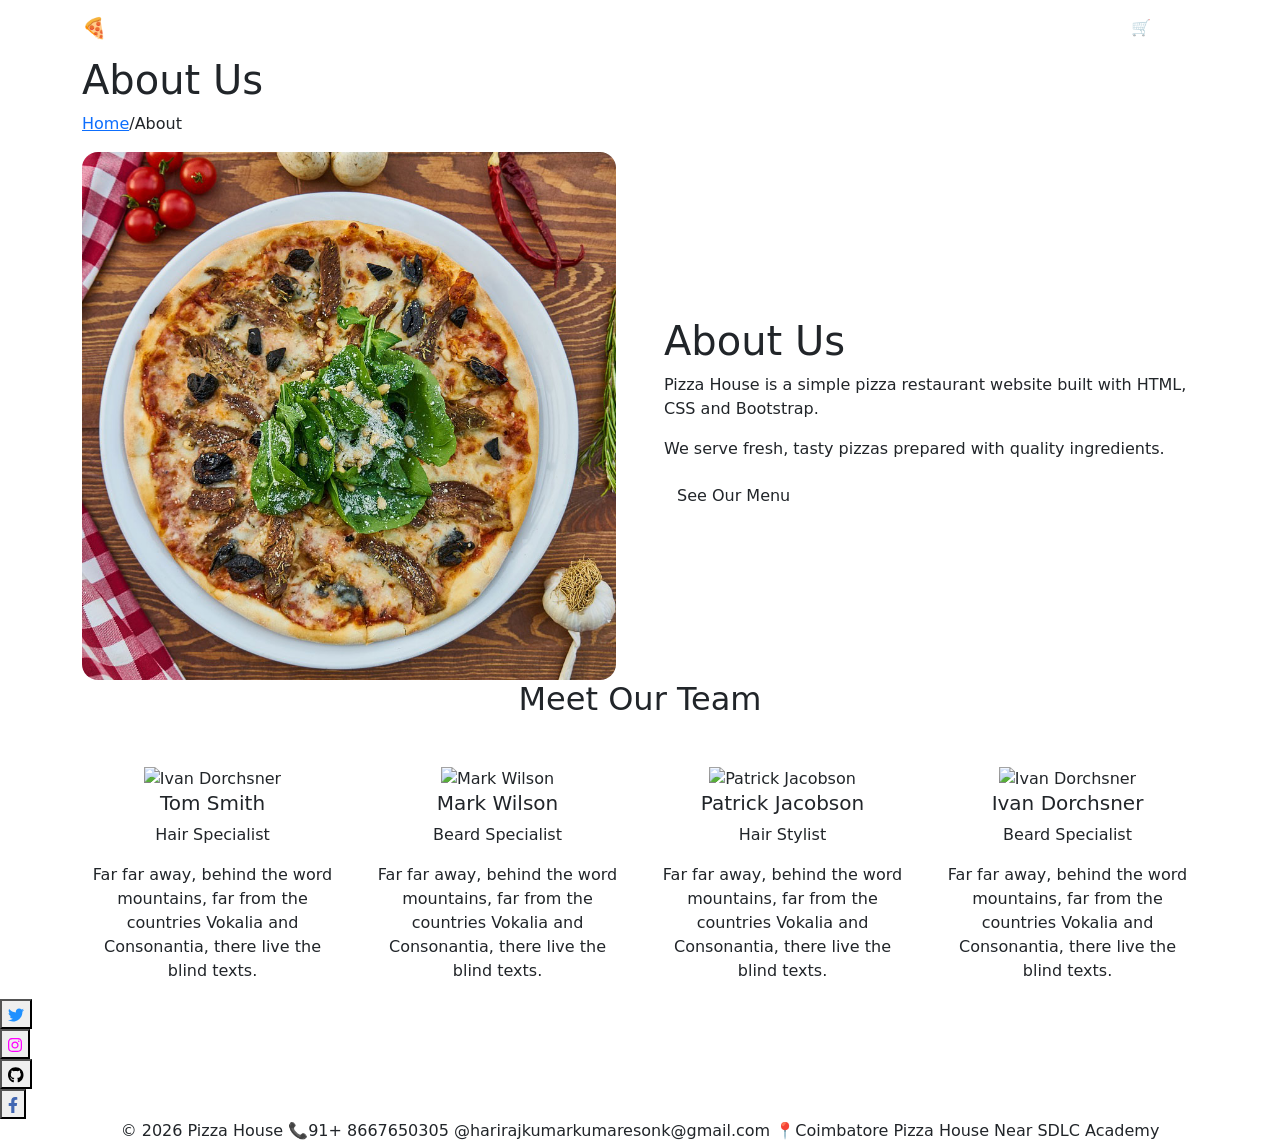
==== about.html @ 898e617a "Add files via upload" ====
<!DOCTYPE html>
<html lang="en">
<head>
<meta charset="UTF-8">
<meta name="viewport" content="width=device-width, initial-scale=1">
<title>About Pizza House</title>
<link href="https://cdn.jsdelivr.net/npm/bootstrap@5.3.3/dist/css/bootstrap.min.css" rel="stylesheet">
<link rel="stylesheet" href="style.css">
</head>
<body>
<nav class="navbar navbar-expand-lg navbar-dark">
<div class="container">
<a class="navbar-brand" href="index.html">🍕 Pizza House</a>
<button class="navbar-toggler" data-bs-toggle="collapse" data-bs-target="#nav"><span class="navbar-toggler-icon"></span></button>
<div class="collapse navbar-collapse" id="nav">
<ul class="navbar-nav ms-auto align-items-lg-center">
<li class="nav-item"><a class="nav-link" href="index.html">Home</a></li>
<li class="nav-item"><a class="nav-link" href="menu.html">Menu</a></li>
<li class="nav-item"><a class="nav-link active" href="about.html">About</a></li>
<li class="nav-item"><a class="nav-link" href="contact.html">Contact</a></li>
<li class="nav-item"><a class="nav-link cart-link" href="#"><span class="cart-icon">🛒</span> Cart</a></li>
</ul>
</div>
</div>
</nav>
<header class="page-header">
<div class="container">
<h1>About Us</h1>
<p class="breadcrumb-trail">
<a href="index.html">Home</a><span class="sep">/</span><span class="current">About</span>
</p>
</div>
</header>
<section class="section">
<div class="container">
<div class="row align-items-center g-5">
<div class="col-md-6">
<img src="pizza-5.jpg" class="img-fluid rounded-4 pizza-zoom" alt="Pizza">
</div>
<div class="col-md-6">
<h1 class="section-title">About Us</h1>
<p>Pizza House is a simple pizza restaurant website built with HTML, CSS and Bootstrap.</p><p>We serve fresh, tasty pizzas prepared with quality ingredients.</p>
<a href="menu.html" class="btn btn-pizza">See Our Menu</a>
</div>
</div>
</div>
</section>
<section class="section team-section">
<div class="container">
<h2 class="section-title text-center mb-5">Meet Our Team</h2>
<div class="row g-4">
<div class="col-md-6 col-lg-3">
<div class="team-card text-center">
<img src="C:\Users\ELCOT\Desktop\raj\Multipage\pizza-house\person_1.png" class="team-photo" alt="Ivan Dorchsner" class="team-photo" alt="Tom Smith">
<h5 class="team-name">Tom Smith</h5>
<p class="team-role">Hair Specialist</p>
<p class="team-desc">Far far away, behind the word mountains, far from the countries Vokalia and Consonantia, there live the blind texts.</p>
</div>
</div>
<div class="col-md-6 col-lg-3">
<div class="team-card text-center">
<img src="C:\Users\ELCOT\Desktop\raj\Multipage\pizza-house\person_2.png" class="team-photo" alt="Mark Wilson">
<h5 class="team-name">Mark Wilson</h5>
<p class="team-role">Beard Specialist</p>
<p class="team-desc">Far far away, behind the word mountains, far from the countries Vokalia and Consonantia, there live the blind texts.</p>
</div>
</div>
<div class="col-md-6 col-lg-3">
<div class="team-card text-center">
<img src="C:\Users\ELCOT\Desktop\raj\Multipage\pizza-house\person_3.png"class="team-photo" alt="Patrick Jacobson">
<h5 class="team-name">Patrick Jacobson</h5>
<p class="team-role">Hair Stylist</p>
<p class="team-desc">Far far away, behind the word mountains, far from the countries Vokalia and Consonantia, there live the blind texts.</p>
</div>
</div>
<div class="col-md-6 col-lg-3">
<div class="team-card text-center">
<img src="C:\Users\ELCOT\Desktop\raj\Multipage\pizza-house\person_4.png" class="team-photo" alt="Ivan Dorchsner">
<h5 class="team-name">Ivan Dorchsner</h5>
<p class="team-role">Beard Specialist</p>
<p class="team-desc">Far far away, behind the word mountains, far from the countries Vokalia and Consonantia, there live the blind texts.</p>
</div>
</div>
</div>
</div>
</section>
<div class="parent">
  <div class="child child-1">
    <button class="button btn-1">
      <svg
        xmlns="http://www.w3.org/2000/svg"
        height="1em"
        viewBox="0 0 512 512"
        fill="#1e90ff"
      >
        <path
          d="M459.37 151.716c.325 4.548.325 9.097.325 13.645 0 138.72-105.583 298.558-298.558 298.558-59.452 0-114.68-17.219-161.137-47.106 8.447.974 16.568 1.299 25.34 1.299 49.055 0 94.213-16.568 130.274-44.832-46.132-.975-84.792-31.188-98.112-72.772 6.498.974 12.995 1.624 19.818 1.624 9.421 0 18.843-1.3 27.614-3.573-48.081-9.747-84.143-51.98-84.143-102.985v-1.299c13.969 7.797 30.214 12.67 47.431 13.319-28.264-18.843-46.781-51.005-46.781-87.391 0-19.492 5.197-37.36 14.294-52.954 51.655 63.675 129.3 105.258 216.365 109.807-1.624-7.797-2.599-15.918-2.599-24.04 0-57.828 46.782-104.934 104.934-104.934 30.213 0 57.502 12.67 76.67 33.137 23.715-4.548 46.456-13.32 66.599-25.34-7.798 24.366-24.366 44.833-46.132 57.827 21.117-2.273 41.584-8.122 60.426-16.243-14.292 20.791-32.161 39.308-52.628 54.253z"
        ></path>
      </svg>
    </button>
  </div>
  <div class="child child-2">
    <button class="button btn-2">
      <svg
        xmlns="http://www.w3.org/2000/svg"
        height="1em"
        viewBox="0 0 448 512"
        fill="#ff00ff"
      >
        <path
          d="M224.1 141c-63.6 0-114.9 51.3-114.9 114.9s51.3 114.9 114.9 114.9S339 319.5 339 255.9 287.7 141 224.1 141zm0 189.6c-41.1 0-74.7-33.5-74.7-74.7s33.5-74.7 74.7-74.7 74.7 33.5 74.7 74.7-33.6 74.7-74.7 74.7zm146.4-194.3c0 14.9-12 26.8-26.8 26.8-14.9 0-26.8-12-26.8-26.8s12-26.8 26.8-26.8 26.8 12 26.8 26.8zm76.1 27.2c-1.7-35.9-9.9-67.7-36.2-93.9-26.2-26.2-58-34.4-93.9-36.2-37-2.1-147.9-2.1-184.9 0-35.8 1.7-67.6 9.9-93.9 36.1s-34.4 58-36.2 93.9c-2.1 37-2.1 147.9 0 184.9 1.7 35.9 9.9 67.7 36.2 93.9s58 34.4 93.9 36.2c37 2.1 147.9 2.1 184.9 0 35.9-1.7 67.7-9.9 93.9-36.2 26.2-26.2 34.4-58 36.2-93.9 2.1-37 2.1-147.8 0-184.8zM398.8 388c-7.8 19.6-22.9 34.7-42.6 42.6-29.5 11.7-99.5 9-132.1 9s-102.7 2.6-132.1-9c-19.6-7.8-34.7-22.9-42.6-42.6-11.7-29.5-9-99.5-9-132.1s-2.6-102.7 9-132.1c7.8-19.6 22.9-34.7 42.6-42.6 29.5-11.7 99.5-9 132.1-9s102.7-2.6 132.1 9c19.6 7.8 34.7 22.9 42.6 42.6 11.7 29.5 9 99.5 9 132.1s2.7 102.7-9 132.1z"
        ></path>
      </svg>
    </button>
  </div>
  <div class="child child-3">
    <button class="button btn-3">
      <svg
        xmlns="http://www.w3.org/2000/svg"
        height="1em"
        viewBox="0 0 496 512"
      >
        <path
          d="M165.9 397.4c0 2-2.3 3.6-5.2 3.6-3.3.3-5.6-1.3-5.6-3.6 0-2 2.3-3.6 5.2-3.6 3-.3 5.6 1.3 5.6 3.6zm-31.1-4.5c-.7 2 1.3 4.3 4.3 4.9 2.6 1 5.6 0 6.2-2s-1.3-4.3-4.3-5.2c-2.6-.7-5.5.3-6.2 2.3zm44.2-1.7c-2.9.7-4.9 2.6-4.6 4.9.3 2 2.9 3.3 5.9 2.6 2.9-.7 4.9-2.6 4.6-4.6-.3-1.9-3-3.2-5.9-2.9zM244.8 8C106.1 8 0 113.3 0 252c0 110.9 69.8 205.8 169.5 239.2 12.8 2.3 17.3-5.6 17.3-12.1 0-6.2-.3-40.4-.3-61.4 0 0-70 15-84.7-29.8 0 0-11.4-29.1-27.8-36.6 0 0-22.9-15.7 1.6-15.4 0 0 24.9 2 38.6 25.8 21.9 38.6 58.6 27.5 72.9 20.9 2.3-16 8.8-27.1 16-33.7-55.9-6.2-112.3-14.3-112.3-110.5 0-27.5 7.6-41.3 23.6-58.9-2.6-6.5-11.1-33.3 2.6-67.9 20.9-6.5 69 27 69 27 20-5.6 41.5-8.5 62.8-8.5s42.8 2.9 62.8 8.5c0 0 48.1-33.6 69-27 13.7 34.7 5.2 61.4 2.6 67.9 16 17.7 25.8 31.5 25.8 58.9 0 96.5-58.9 104.2-114.8 110.5 9.2 7.9 17 22.9 17 46.4 0 33.7-.3 75.4-.3 83.6 0 6.5 4.6 14.4 17.3 12.1C428.2 457.8 496 362.9 496 252 496 113.3 383.5 8 244.8 8zM97.2 352.9c-1.3 1-1 3.3.7 5.2 1.6 1.6 3.9 2.3 5.2 1 1.3-1 1-3.3-.7-5.2-1.6-1.6-3.9-2.3-5.2-1zm-10.8-8.1c-.7 1.3.3 2.9 2.3 3.9 1.6 1 3.6.7 4.3-.7.7-1.3-.3-2.9-2.3-3.9-2-.6-3.6-.3-4.3.7zm32.4 35.6c-1.6 1.3-1 4.3 1.3 6.2 2.3 2.3 5.2 2.6 6.5 1 1.3-1.3.7-4.3-1.3-6.2-2.2-2.3-5.2-2.6-6.5-1zm-11.4-14.7c-1.6 1-1.6 3.6 0 5.9 1.6 2.3 4.3 3.3 5.6 2.3 1.6-1.3 1.6-3.9 0-6.2-1.4-2.3-4-3.3-5.6-2z"
        ></path>
      </svg>
    </button>
  </div>
  <div class="child child-4">
    <button class="button btn-4">
      <svg
        xmlns="http://www.w3.org/2000/svg"
        height="1em"
        viewBox="0 0 320 512"
        fill="#4267B2"
      >
        <path
          d="M279.14 288l14.22-92.66h-88.91v-60.13c0-25.35 12.42-50.06 52.24-50.06h40.42V6.26S260.43 0 225.36 0c-73.22 0-121.08 44.38-121.08 124.72v70.62H22.89V288h81.39v224h100.17V288z"
        ></path>
      </svg>
    </button>
  </div>
</div>
<footer>
<div class="container text-center">
© 2026 Pizza House 📞91+ 8667650305 @harirajkumarkumaresonk@gmail.com 📍Coimbatore Pizza House Near SDLC Academy
</div>
</footer>
<script src="https://cdn.jsdelivr.net/npm/bootstrap@5.3.3/dist/js/bootstrap.bundle.min.js"></script>
</body>
</html>
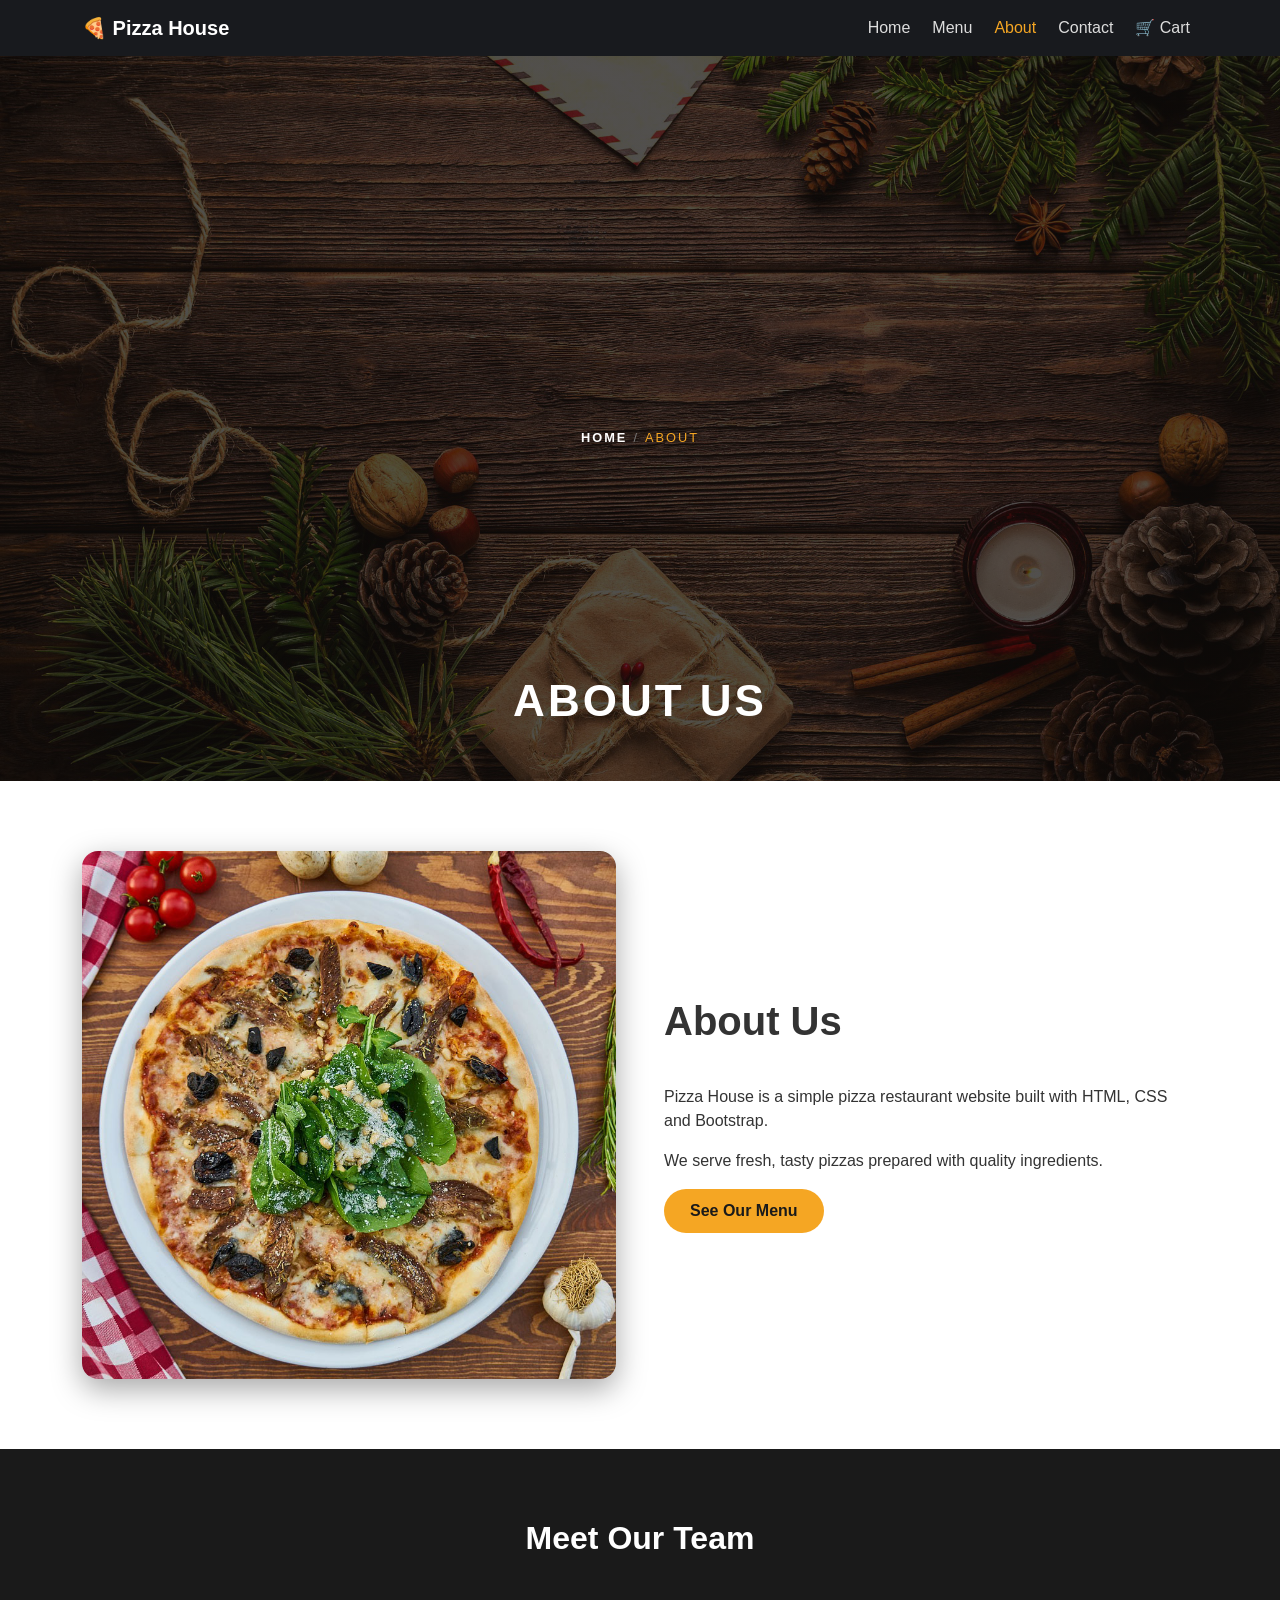
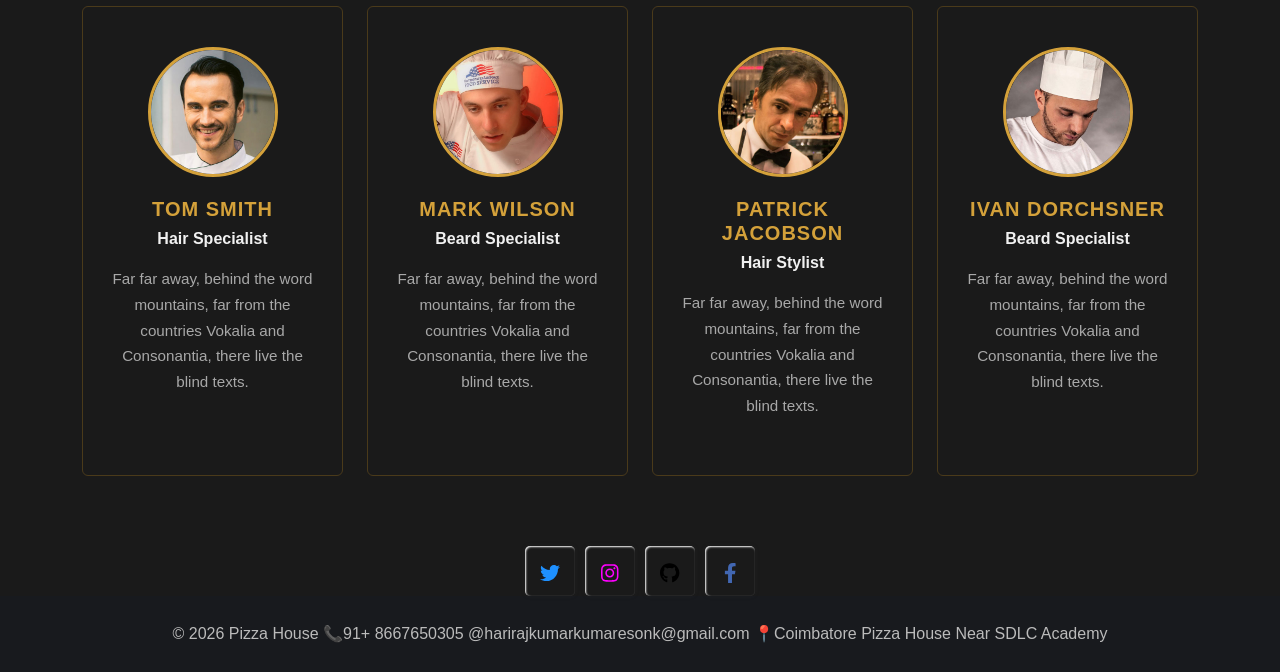
==== commit da2696c4: "Update about.html" ====
--- a/about.html
+++ b/about.html
@@ -51,7 +51,7 @@
 <div class="row g-4">
 <div class="col-md-6 col-lg-3">
 <div class="team-card text-center">
-<img src="C:\Users\ELCOT\Desktop\raj\Multipage\pizza-house\person_1.png" class="team-photo" alt="Ivan Dorchsner" class="team-photo" alt="Tom Smith">
+<img src="person_1.png" class="team-photo" alt="Ivan Dorchsner" class="team-photo" alt="Tom Smith">
 <h5 class="team-name">Tom Smith</h5>
 <p class="team-role">Hair Specialist</p>
 <p class="team-desc">Far far away, behind the word mountains, far from the countries Vokalia and Consonantia, there live the blind texts.</p>
@@ -59,7 +59,7 @@
 </div>
 <div class="col-md-6 col-lg-3">
 <div class="team-card text-center">
-<img src="C:\Users\ELCOT\Desktop\raj\Multipage\pizza-house\person_2.png" class="team-photo" alt="Mark Wilson">
+<img src="person_2.png" class="team-photo" alt="Mark Wilson">
 <h5 class="team-name">Mark Wilson</h5>
 <p class="team-role">Beard Specialist</p>
 <p class="team-desc">Far far away, behind the word mountains, far from the countries Vokalia and Consonantia, there live the blind texts.</p>
@@ -67,7 +67,7 @@
 </div>
 <div class="col-md-6 col-lg-3">
 <div class="team-card text-center">
-<img src="C:\Users\ELCOT\Desktop\raj\Multipage\pizza-house\person_3.png"class="team-photo" alt="Patrick Jacobson">
+<img src="person_3.png"class="team-photo" alt="Patrick Jacobson">
 <h5 class="team-name">Patrick Jacobson</h5>
 <p class="team-role">Hair Stylist</p>
 <p class="team-desc">Far far away, behind the word mountains, far from the countries Vokalia and Consonantia, there live the blind texts.</p>
@@ -75,7 +75,7 @@
 </div>
 <div class="col-md-6 col-lg-3">
 <div class="team-card text-center">
-<img src="C:\Users\ELCOT\Desktop\raj\Multipage\pizza-house\person_4.png" class="team-photo" alt="Ivan Dorchsner">
+<img src="person_4.png" class="team-photo" alt="Ivan Dorchsner">
 <h5 class="team-name">Ivan Dorchsner</h5>
 <p class="team-role">Beard Specialist</p>
 <p class="team-desc">Far far away, behind the word mountains, far from the countries Vokalia and Consonantia, there live the blind texts.</p>
@@ -148,4 +148,4 @@
 </footer>
 <script src="https://cdn.jsdelivr.net/npm/bootstrap@5.3.3/dist/js/bootstrap.bundle.min.js"></script>
 </body>
-</html>+</html>
--- a/style.css
+++ b/style.css
@@ -0,0 +1,432 @@
+:root {
+  --pizza-orange: #f5a623;
+  --pizza-dark: #181a1e;
+  --pizza-dark-2: #1f2126;
+}
+body{
+  font-family: "Segoe UI", Arial, sans-serif;
+  color: #333;
+}
+.navbar-dark{
+  background: var(--pizza-dark);
+  position: fixed;
+  z-index: 10000;
+  width: 100%;
+}
+.navbar-dark .navbar-brand{
+  color: #fff;
+  font-weight: 700;
+}
+.navbar-dark .nav-link{
+  color: #ddd;
+  font-weight: 500;
+  margin-left: 6px;
+}
+.navbar-dark .nav-link:hover,
+.navbar-dark .nav-link.active{
+  color: var(--pizza-orange);
+}
+.btn-pizza{
+  background: var(--pizza-orange);
+  border: none;
+  color: #1a1a1a;
+  font-weight: 600;
+  padding: 10px 26px;
+  border-radius: 30px;
+  transition: 0.2s ease;
+}
+.btn-pizza:hover{
+  background: #e0921a;
+  color: #1a1a1a;
+}
+.hero{
+  background-image: linear-gradient(rgba(15, 12, 10, 0.72), rgba(15, 12, 10, 0.72)),
+    url("hero-bg.jpg");
+  background-size: cover;
+  background-position: center;
+  color: #fff;
+  padding: 110px 0;
+}
+.hero h1{
+  font-weight: 700;
+  font-size: 2.6rem;
+}
+.pizza-rotate {
+  max-width: 100%;
+  border-radius: 50%;
+  box-shadow: 0 10px 30px rgba(0, 0, 0, 0.35);
+  animation: pizzaSpin 20s linear infinite;
+}
+.pizza-rotate:hover {
+  animation-play-state: paused;
+}
+@keyframes pizzaSpin {
+  from {
+    transform: rotate(0deg);
+  }
+  to {
+    transform: rotate(360deg);
+  }
+}
+
+.pizza-zoom {
+  max-width: 100%;
+  box-shadow: 0 10px 30px rgba(0, 0, 0, 0.35);
+  animation: pizzaZoom 3.5s ease-in-out infinite;
+}
+.pizza-zoom:hover {
+  animation-play-state: paused;
+}
+@keyframes pizzaZoom {
+  0%,
+  100% {
+    transform: scale(1);
+  }
+  50% {
+    transform: scale(1.08);
+  }
+}
+
+.section {
+  padding: 70px 0;
+}
+.section-title {
+  font-weight: 700;
+  margin-bottom: 40px;
+}
+
+.pizza-card {
+  background: #fff;
+  border-radius: 16px;
+  overflow: hidden;
+  box-shadow: 0 6px 20px rgba(0, 0, 0, 0.08);
+  transition: transform 0.25s ease, box-shadow 0.25s ease;
+  height: 100%;
+}
+.pizza-card:hover {
+  transform: translateY(-6px);
+  box-shadow: 0 14px 30px rgba(0, 0, 0, 0.14);
+}
+.pizza-card img {
+  width: 100%;
+  height: 200px;
+  object-fit: cover;
+  animation: pizzaFloat 3.6s ease-in-out infinite;
+}
+.pizza-card:hover img {
+  animation-play-state: paused;
+}
+
+.row > div:nth-child(2n) .pizza-card img {
+  animation-delay: 0.4s;
+}
+.row > div:nth-child(3n) .pizza-card img {
+  animation-delay: 0.8s;
+}
+.row > div:nth-child(4n) .pizza-card img {
+  animation-delay: 1.2s;
+}
+@keyframes pizzaFloat {
+  0%,
+  100% {
+    transform: translateY(0) rotate(0deg);
+  }
+  50% {
+    transform: translateY(-8px) rotate(2deg);
+  }
+}
+
+@media (prefers-reduced-motion: reduce) {
+  .pizza-rotate,
+  .pizza-zoom,
+  .pizza-card img,
+  .cart-icon {
+    animation: none;
+  }
+}
+.pizza-card .content {
+  padding: 18px 20px 22px;
+  text-align: center;
+}
+.pizza-card h4 {
+  font-weight: 700;
+  margin-bottom: 6px;
+}
+.pizza-card .price {
+  display: block;
+  color: var(--pizza-orange);
+  font-weight: 700;
+  font-size: 1.15rem;
+  margin: 8px 0 14px;
+}
+
+.add-cart-btn {
+  display: inline-block;
+  width: 100%;
+  background: transparent;
+  border: 2px solid var(--pizza-orange);
+  color: var(--pizza-orange);
+  font-weight: 600;
+  font-size: 0.9rem;
+  padding: 8px 0;
+  border-radius: 30px;
+  cursor: pointer;
+  transition: 0.2s ease;
+}
+.add-cart-btn:hover {
+  background: var(--pizza-orange);
+  color: #1a1a1a;
+}
+.add-cart-btn.added {
+  background: var(--pizza-orange);
+  color: #1a1a1a;
+}
+
+.cart-link {
+  color: #ddd !important;
+}
+.cart-icon {
+  display: inline-block;
+  animation: cartBreathe 2.2s ease-in-out infinite;
+  transform-origin: center;
+}
+.cart-link:hover .cart-icon {
+  animation-play-state: paused;
+}
+@keyframes cartBreathe {
+  0%,
+  100% {
+    transform: scale(1);
+    opacity: 0.85;
+  }
+  50% {
+    transform: scale(1.3);
+    opacity: 1;
+  }
+}
+
+.page-header {
+  position: relative;
+  padding: 75vh 0 90px;
+  text-align: center;
+  color: #fff;
+  background-image: linear-gradient(rgba(15, 12, 10, 0.72), rgba(15, 12, 10, 0.72)),
+    url("page-header-bg.png");
+  background-size: cover;
+  background-position: center;
+  background-color: var(--pizza-dark-2);
+}
+.page-header h1 {
+  font-size: 2.75rem;
+  font-weight: 700;
+  letter-spacing: 3px;
+  text-transform: uppercase;
+  margin-bottom: -300px;
+}
+.page-header .breadcrumb-trail {
+  font-size: 0.8rem;
+  letter-spacing: 2px;
+  text-transform: uppercase;
+  color: #cfcfcf;
+}
+.page-header .breadcrumb-trail a {
+  color: #fff;
+  font-weight: 700;
+  text-decoration: none;
+}
+.page-header .breadcrumb-trail a:hover {
+  color: var(--pizza-orange);
+}
+.page-header .breadcrumb-trail .current {
+  color: var(--pizza-orange);
+}
+.page-header .breadcrumb-trail .sep {
+  margin: 0 6px;
+  color: #777;
+}
+
+footer {
+  background: var(--pizza-dark);
+  color: #bbb;
+  padding: 26px 0;
+}
+
+.form {
+  display: flex;
+  flex-direction: column;
+  gap: 10px;
+  background: linear-gradient(45deg, red, yellow);
+  padding: 30px;
+  width: 100%;
+  max-width: 450px;
+  margin: 0 auto;
+  border-radius: 20px;
+  transition: background 0.3s ease;
+}
+.form:hover {
+  background: linear-gradient(45deg, yellow, red);
+}
+.form .flex-column > label {
+  color: #151717;
+  font-weight: 600;
+}
+.form .inputForm {
+  border: 1.5px solid #ecedec;
+  border-radius: 10em;
+  height: 50px;
+  display: flex;
+  align-items: center;
+  padding-left: 10px;
+  transition: 0.2s ease-in-out;
+  background-color: white;
+}
+.form .inputForm.textarea-wrap {
+  height: auto;
+  align-items: flex-start;
+  padding-top: 12px;
+  border-radius: 1.4em;
+}
+.form .input {
+  margin: 0 10px;
+  border-radius: 10rem;
+  border: none;
+  width: 100%;
+  height: 100%;
+  background: transparent;
+  font-family: inherit;
+}
+.form textarea.input {
+  border-radius: 0.8rem;
+  resize: none;
+}
+.form .input:focus {
+  outline: none;
+}
+.form .inputForm:focus-within {
+  border: 1.5px solid #2d79f3;
+}
+.form .button-submit {
+  position: relative;
+  display: inline-block;
+  padding: 15px 30px;
+  text-align: center;
+  letter-spacing: 1px;
+  text-decoration: none;
+  background: transparent;
+  transition: ease-out 0.5s;
+  border: 2px solid;
+  border-radius: 10em;
+  box-shadow: inset 0 0 0 0 red;
+  margin: 20px 0 10px 0;
+  color: white;
+  font-size: 15px;
+  font-weight: 500;
+  height: 50px;
+  width: 100%;
+  cursor: pointer;
+}
+.form .button-submit:hover {
+  color: white;
+  box-shadow: inset 0 -100px 0 0 darkorange;
+}
+.form .button-submit:active {
+  transform: scale(0.9);
+}
+.team-section{
+  background:#1a1a1a
+}
+.team-card{
+  background:transparent;border:1px solid #4a3a1a;
+  border-radius:6px;
+  padding:40px 25px;
+  height:100%;
+  transition:transform 0.3s ease,border-color 0.3s ease
+}
+.team-card:hover{
+  transform:translateY(-6px);
+  border-color:#d4a13a
+}
+.team-photo{
+  width:130px;
+  height:130px;
+  object-fit:cover;
+  border-radius:50%;
+  border:3px solid #d4a13a;
+  margin-bottom:20px
+}
+.team-name{
+  color:#d4a13a;
+  font-weight:700;
+  letter-spacing:1px;
+  text-transform:uppercase;
+  margin-bottom:6px
+}
+.team-role{
+  color:#f1f1f1;
+  font-weight:600;
+  margin-bottom:15px
+}
+.team-desc{
+  color:#a8a8a8;
+  font-size:0.95rem;
+  line-height:1.7
+}
+.container h2{
+  color: white;
+}
+.parent {
+  width: 100%;
+  height: 100%;
+  display: flex;
+  justify-content: center;
+  align-items: center;
+  background-color: #1a1a1a;
+
+}
+.child{
+  width: 50px;
+  height: 50px;
+  display: flex;
+  justify-content: center;
+  align-items: center;
+  transform-style: preserve-3d;
+  transition: all 0.3s cubic-bezier(0.68, 0.85, 0.265, 1.85);
+  border-radius: 5px;
+  margin: 0 5px;
+  box-shadow:
+    inset 1px 1px 2px #fff,
+    0 0 5px #4442;
+}
+.child:hover{
+  background-color: white;
+  background-position:
+    -100px 100px,
+    -100px 100px;
+  transform: perspective(180px) rotateX(60deg) translateY(2px);
+}
+.child-1:hover{
+  box-shadow: 0px 10px 10px #1e90ff;
+}
+.child-2:hover{
+  box-shadow: 0px 10px 10px #ff00ff;
+}
+.child-3:hover{
+  box-shadow: 0px 10px 10px #000;
+}
+.child-4:hover{
+  box-shadow: 0px 10px 10px #4267b2;
+}
+.button{
+  cursor: pointer;
+  width: 100%;
+  height: 100%;
+  border: none;
+  background-color: transparent;
+  font-size: 20px;
+  transition-duration: 0.5s;
+  transition-timing-function: cubic-bezier(0.68, -0.85, 0.265, 1.55);
+}
+.child:hover > .button {
+  transform: translate3d(0px, 20px, 30px) perspective(80px) rotateX(-60deg)
+    translateY(2px) translateZ(10px);
+}
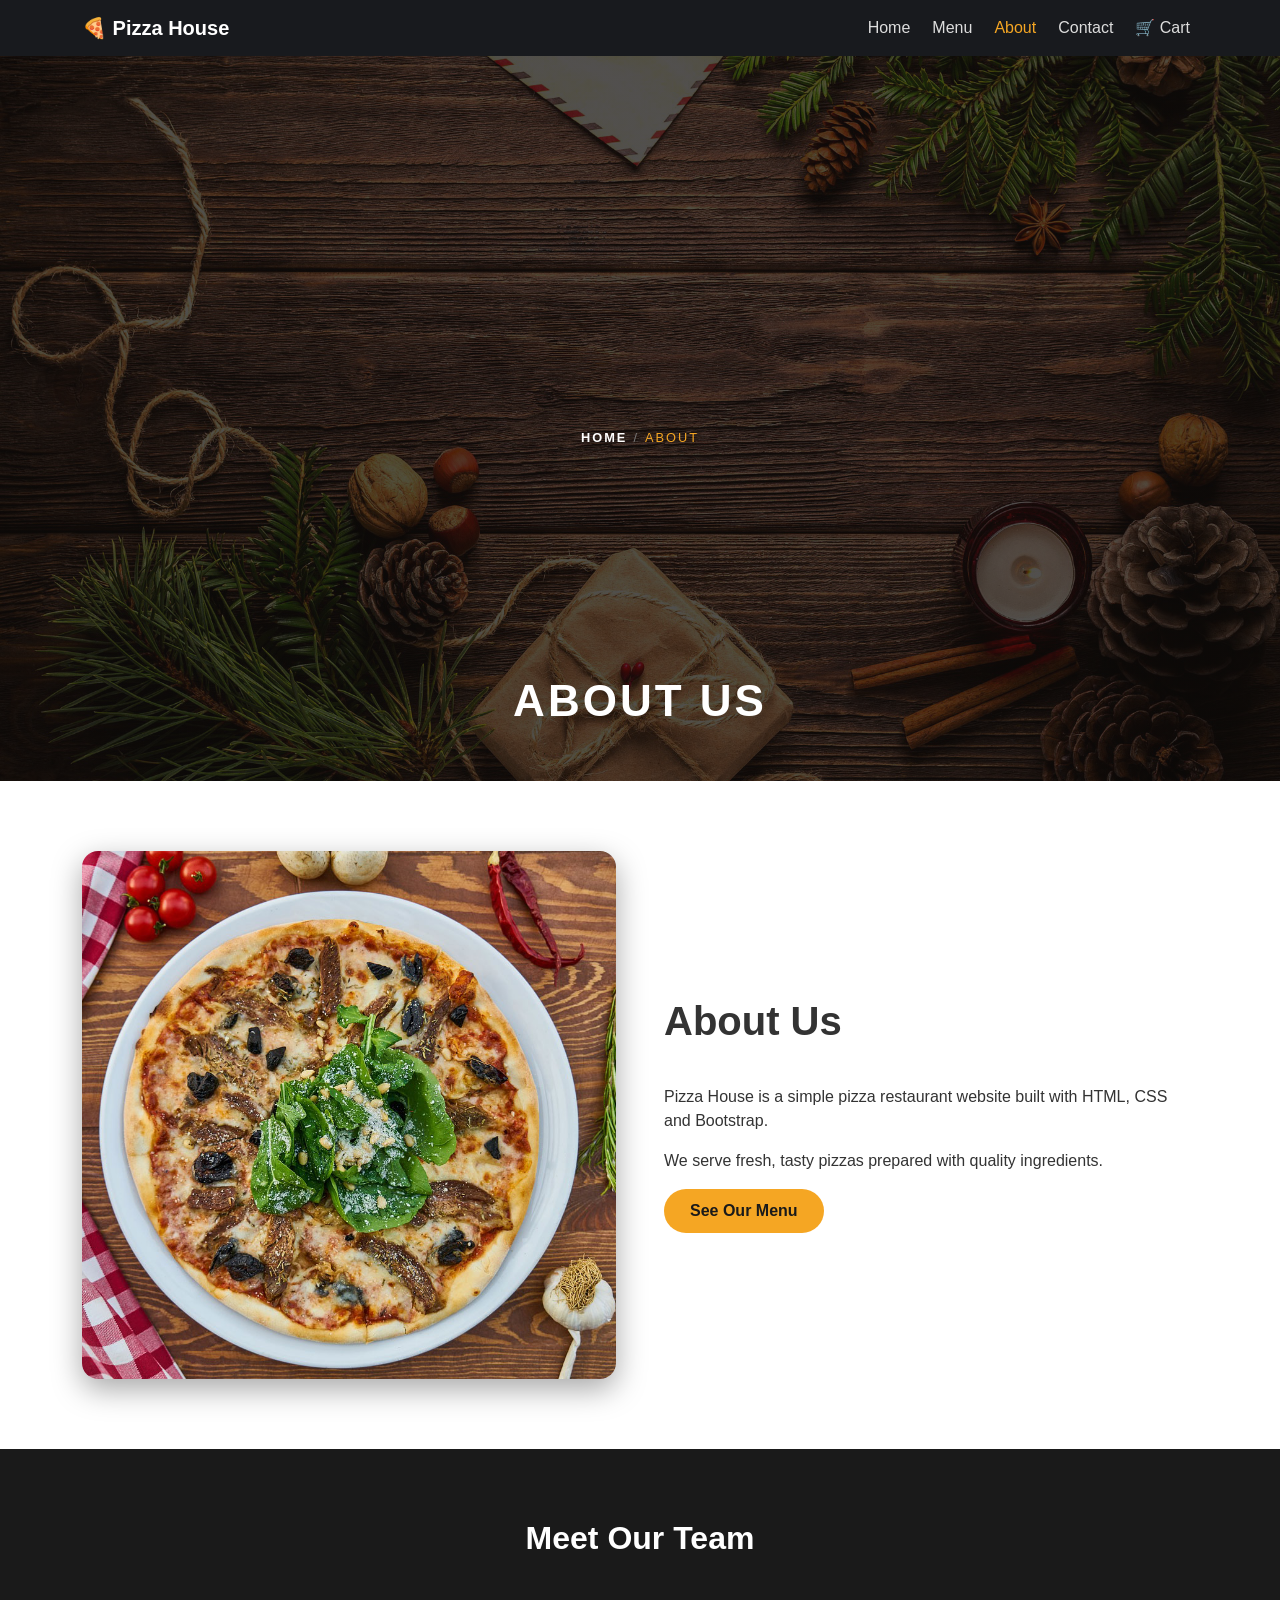
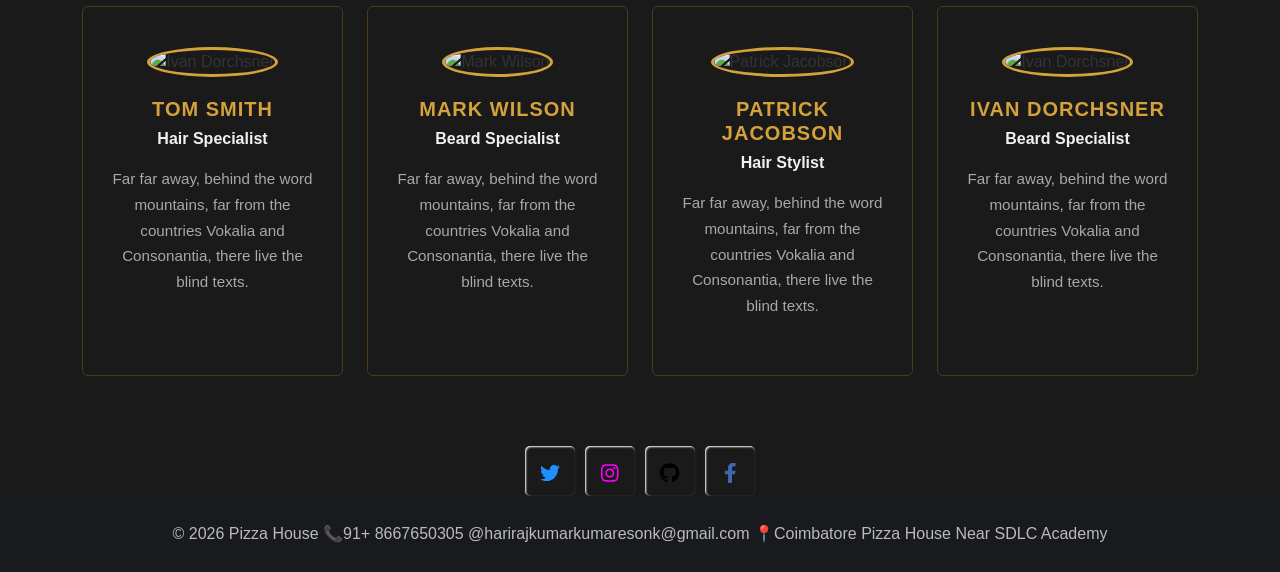
==== commit 113d01b5: "Update about.html" ====
--- a/about.html
+++ b/about.html
@@ -51,7 +51,7 @@
 <div class="row g-4">
 <div class="col-md-6 col-lg-3">
 <div class="team-card text-center">
-<img src="person_1.png" class="team-photo" alt="Ivan Dorchsner" class="team-photo" alt="Tom Smith">
+<img src="C:\Users\ELCOT\Desktop\raj\Multipage\pizza-house\person_1.png" class="team-photo" alt="Ivan Dorchsner" class="team-photo" alt="Tom Smith">
 <h5 class="team-name">Tom Smith</h5>
 <p class="team-role">Hair Specialist</p>
 <p class="team-desc">Far far away, behind the word mountains, far from the countries Vokalia and Consonantia, there live the blind texts.</p>
@@ -59,7 +59,7 @@
 </div>
 <div class="col-md-6 col-lg-3">
 <div class="team-card text-center">
-<img src="person_2.png" class="team-photo" alt="Mark Wilson">
+<img src="C:\Users\ELCOT\Desktop\raj\Multipage\pizza-house\person_2.png" class="team-photo" alt="Mark Wilson">
 <h5 class="team-name">Mark Wilson</h5>
 <p class="team-role">Beard Specialist</p>
 <p class="team-desc">Far far away, behind the word mountains, far from the countries Vokalia and Consonantia, there live the blind texts.</p>
@@ -67,7 +67,7 @@
 </div>
 <div class="col-md-6 col-lg-3">
 <div class="team-card text-center">
-<img src="person_3.png"class="team-photo" alt="Patrick Jacobson">
+<img src="C:\Users\ELCOT\Desktop\raj\Multipage\pizza-house\person_3.png"class="team-photo" alt="Patrick Jacobson">
 <h5 class="team-name">Patrick Jacobson</h5>
 <p class="team-role">Hair Stylist</p>
 <p class="team-desc">Far far away, behind the word mountains, far from the countries Vokalia and Consonantia, there live the blind texts.</p>
@@ -75,7 +75,7 @@
 </div>
 <div class="col-md-6 col-lg-3">
 <div class="team-card text-center">
-<img src="person_4.png" class="team-photo" alt="Ivan Dorchsner">
+<img src="C:\Users\ELCOT\Desktop\raj\Multipage\pizza-house\person_4.png" class="team-photo" alt="Ivan Dorchsner">
 <h5 class="team-name">Ivan Dorchsner</h5>
 <p class="team-role">Beard Specialist</p>
 <p class="team-desc">Far far away, behind the word mountains, far from the countries Vokalia and Consonantia, there live the blind texts.</p>
